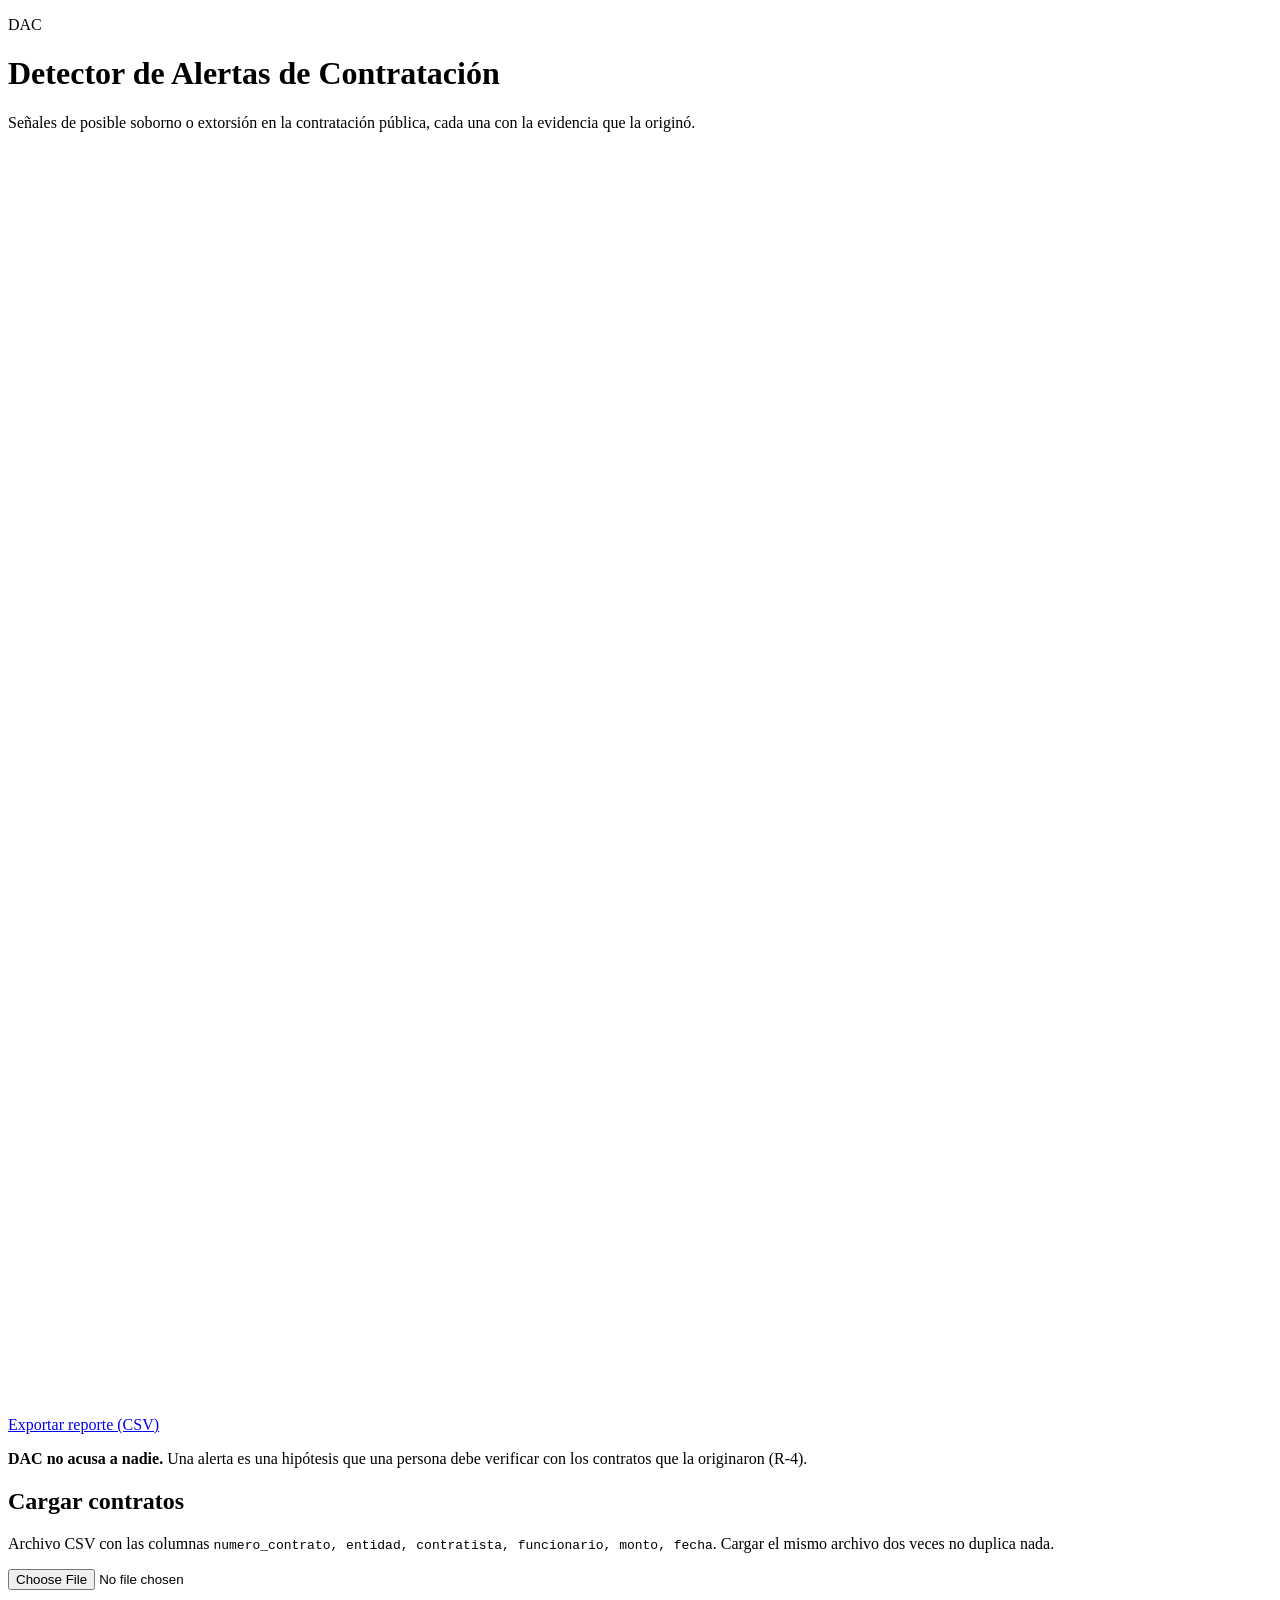
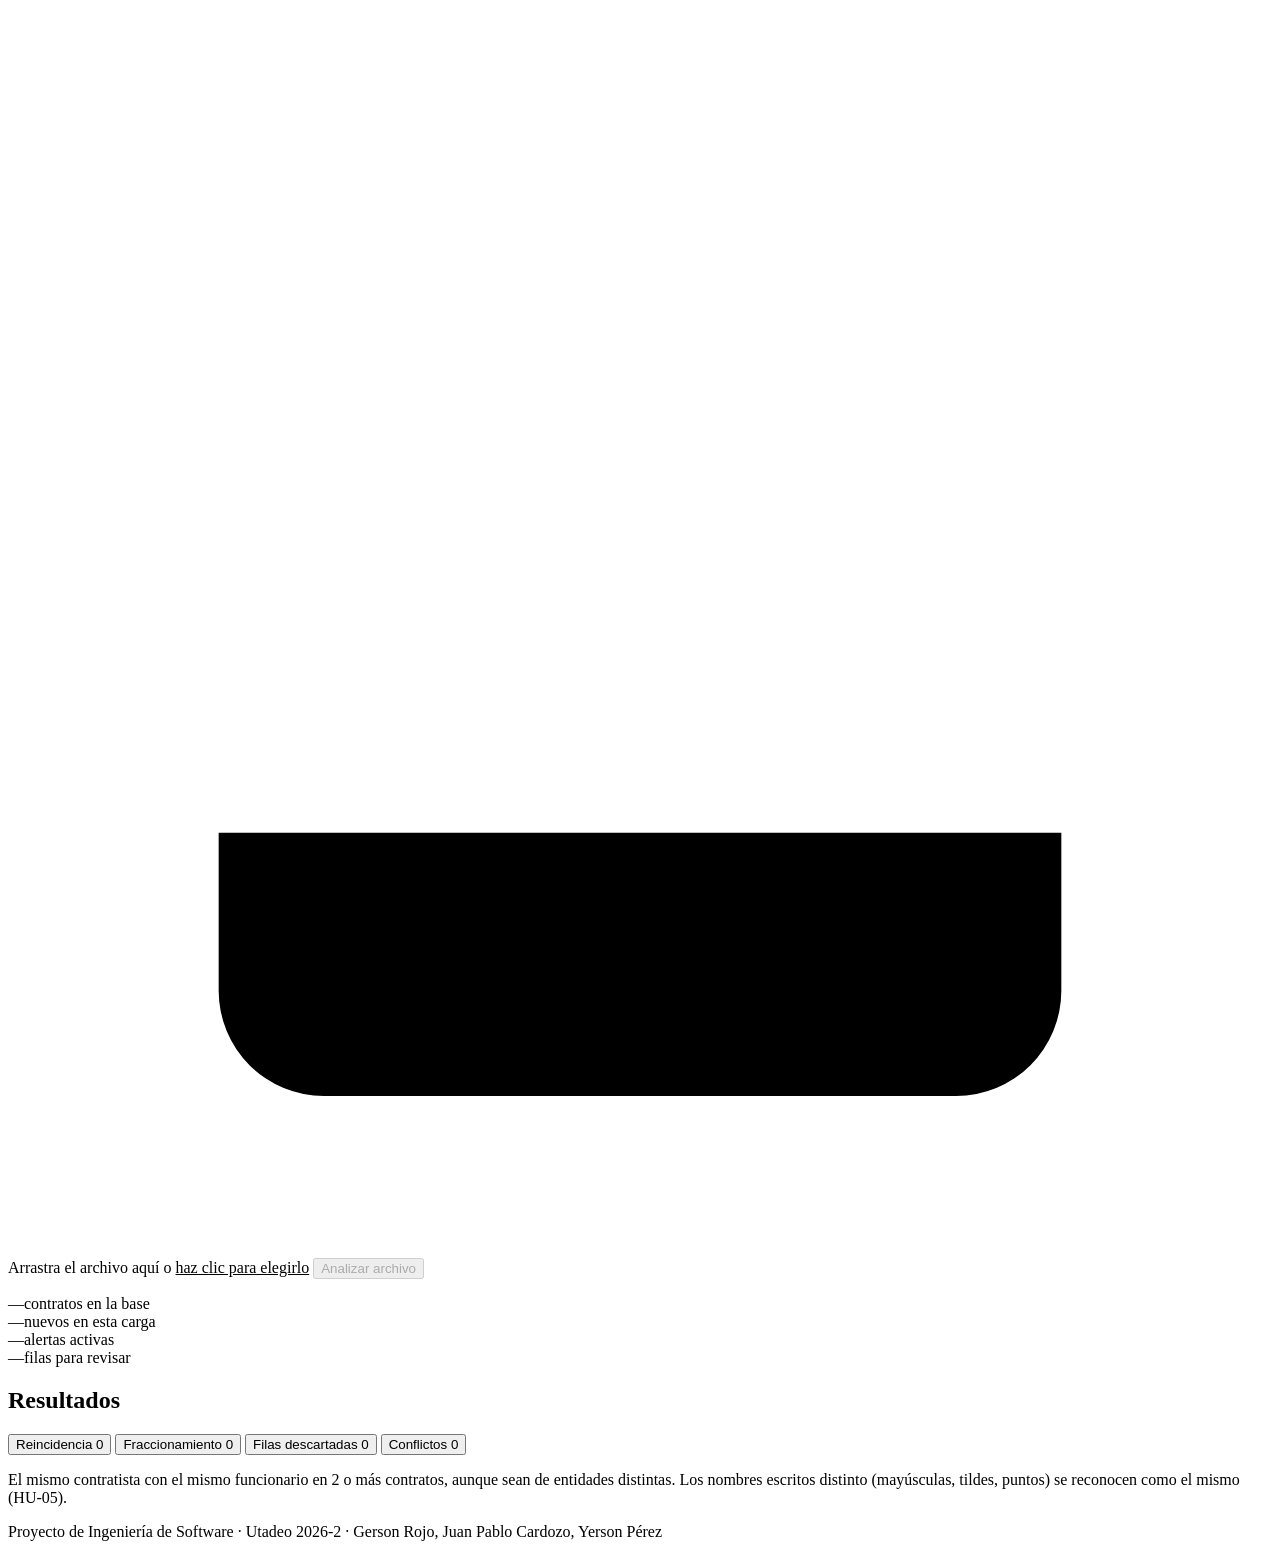
==== java/src/main/resources/static/index.html @ 77d8001b "feat(ui): pagina principal de la interfaz web" ====
<!doctype html>
<html lang="es">
<head>
  <meta charset="utf-8">
  <meta name="viewport" content="width=device-width, initial-scale=1">
  <title>DAC — Detector de Alertas de Contratación</title>
  <link rel="stylesheet" href="css/estilos.css">
</head>
<body>
  <header class="encabezado">
    <div class="contenedor encabezado__fila">
      <div>
        <p class="etiqueta">DAC</p>
        <h1>Detector de Alertas de Contratación</h1>
        <p class="encabezado__sub">Señales de posible soborno o extorsión en la contratación pública, cada una con la evidencia que la originó.</p>
      </div>
      <a class="boton boton--claro" id="btn-exportar" href="api/alertas/exportar" download>
        <svg aria-hidden="true" viewBox="0 0 24 24"><path d="M12 3v12m0 0-4-4m4 4 4-4M5 21h14"/></svg>
        Exportar reporte (CSV)
      </a>
    </div>
  </header>

  <main class="contenedor">
    <p class="aviso" role="note">
      <strong>DAC no acusa a nadie.</strong> Una alerta es una hipótesis que una persona debe verificar con los contratos que la originaron (R-4).
    </p>

    <section class="tarjeta carga" aria-labelledby="titulo-carga">
      <h2 id="titulo-carga">Cargar contratos</h2>
      <p class="ayuda">Archivo CSV con las columnas <code>numero_contrato, entidad, contratista, funcionario, monto, fecha</code>. Cargar el mismo archivo dos veces no duplica nada.</p>

      <form id="form-carga">
        <label class="zona" id="zona" for="archivo">
          <input type="file" id="archivo" name="archivo" accept=".csv,text/csv">
          <svg aria-hidden="true" viewBox="0 0 24 24"><path d="M12 16V4m0 0-4 4m4-4 4 4M4 16v3a2 2 0 0 0 2 2h12a2 2 0 0 0 2-2v-3"/></svg>
          <span class="zona__texto" id="zona-texto">Arrastra el archivo aquí o <u>haz clic para elegirlo</u></span>
        </label>
        <button type="submit" class="boton" id="btn-cargar" disabled>Analizar archivo</button>
      </form>
      <p class="estado" id="estado" role="status" aria-live="polite"></p>
    </section>

    <section class="metricas" aria-label="Resumen">
      <div class="metrica"><span class="metrica__valor" id="m-total">—</span><span class="metrica__nombre">contratos en la base</span></div>
      <div class="metrica"><span class="metrica__valor" id="m-nuevos">—</span><span class="metrica__nombre">nuevos en esta carga</span></div>
      <div class="metrica metrica--alerta"><span class="metrica__valor" id="m-alertas">—</span><span class="metrica__nombre">alertas activas</span></div>
      <div class="metrica"><span class="metrica__valor" id="m-revisar">—</span><span class="metrica__nombre">filas para revisar</span></div>
    </section>

    <section class="tarjeta" aria-labelledby="titulo-resultados">
      <h2 id="titulo-resultados" class="oculto">Resultados</h2>
      <div class="pestanas" role="tablist" aria-label="Resultados">
        <button role="tab" id="tab-reincidencia" aria-controls="panel-reincidencia" aria-selected="true">Reincidencia <span class="contador" id="c-reincidencia">0</span></button>
        <button role="tab" id="tab-fraccionamiento" aria-controls="panel-fraccionamiento" aria-selected="false" tabindex="-1">Fraccionamiento <span class="contador" id="c-fraccionamiento">0</span></button>
        <button role="tab" id="tab-descartes" aria-controls="panel-descartes" aria-selected="false" tabindex="-1">Filas descartadas <span class="contador" id="c-descartes">0</span></button>
        <button role="tab" id="tab-conflictos" aria-controls="panel-conflictos" aria-selected="false" tabindex="-1">Conflictos <span class="contador" id="c-conflictos">0</span></button>
      </div>

      <div role="tabpanel" id="panel-reincidencia" aria-labelledby="tab-reincidencia">
        <p class="explicacion">El mismo contratista con el mismo funcionario en 2 o más contratos, aunque sean de entidades distintas. Los nombres escritos distinto (mayúsculas, tildes, puntos) se reconocen como el mismo (HU-05).</p>
        <div id="lista-reincidencia" class="lista"></div>
      </div>
      <div role="tabpanel" id="panel-fraccionamiento" aria-labelledby="tab-fraccionamiento" hidden>
        <p class="explicacion">Un contratista con varios contratos pequeños en la misma entidad, dentro de una ventana de días, que juntos alcanzan el tope de cuantía (HU-03).</p>
        <div id="lista-fraccionamiento" class="lista"></div>
      </div>
      <div role="tabpanel" id="panel-descartes" aria-labelledby="tab-descartes" hidden>
        <p class="explicacion">Filas de la última carga que no se convirtieron en contrato, con el motivo. El resto del archivo se analizó igual (HU-04).</p>
        <div id="lista-descartes" class="lista"></div>
      </div>
      <div role="tabpanel" id="panel-conflictos" aria-labelledby="tab-conflictos" hidden>
        <p class="explicacion">Contratos repetidos que traían datos distintos. Se conservó la primera versión; aquí ves qué cambió para decidir cuál es la correcta (HU-06).</p>
        <div id="lista-conflictos" class="lista"></div>
      </div>
    </section>
  </main>

  <footer class="pie contenedor">
    Proyecto de Ingeniería de Software · Utadeo 2026-2 · Gerson Rojo, Juan Pablo Cardozo, Yerson Pérez
  </footer>

  <script src="js/app.js"></script>
</body>
</html>
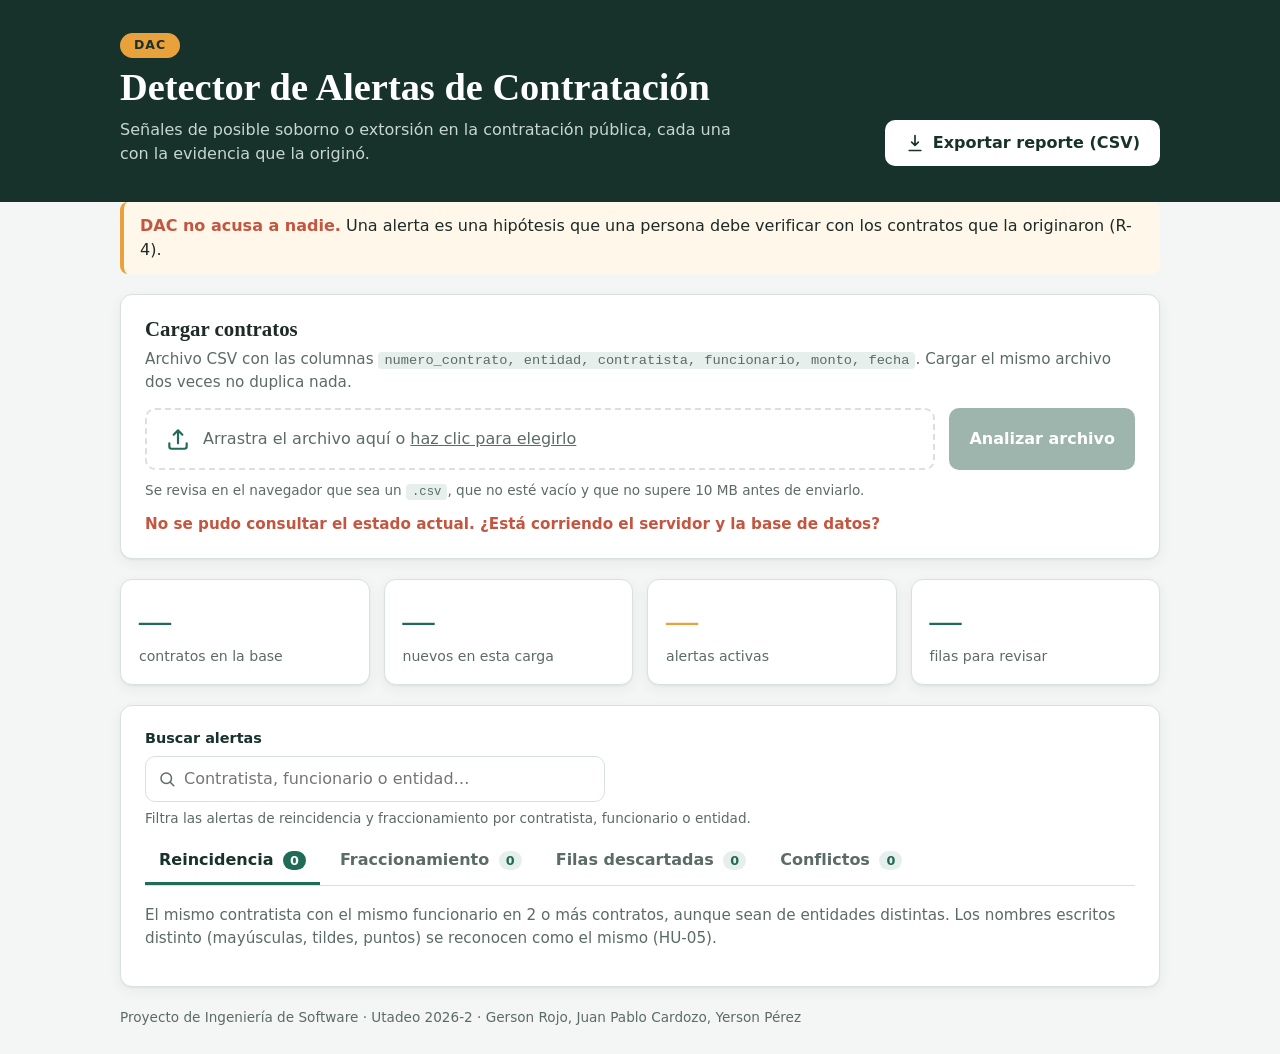
==== commit 73579725: "feat(interfaz): completar la UI web para las 8 historias Mejora la interfaz existente (vanilla, sin " ====
--- a/java/src/main/resources/static/index.html
+++ b/java/src/main/resources/static/index.html
@@ -4,6 +4,7 @@
   <meta charset="utf-8">
   <meta name="viewport" content="width=device-width, initial-scale=1">
   <title>DAC — Detector de Alertas de Contratación</title>
+  <link rel="icon" href="data:image/svg+xml,%3Csvg%20xmlns='http://www.w3.org/2000/svg'%20viewBox='0%200%2016%2016'%3E%3Crect%20width='16'%20height='16'%20rx='3'%20fill='%231f6b57'/%3E%3Crect%20x='7'%20y='3.5'%20width='2'%20height='6'%20rx='1'%20fill='white'/%3E%3Crect%20x='7'%20y='11'%20width='2'%20height='2'%20rx='1'%20fill='white'/%3E%3C/svg%3E">
   <link rel="stylesheet" href="css/estilos.css">
 </head>
 <body>
@@ -38,7 +39,14 @@
         </label>
         <button type="submit" class="boton" id="btn-cargar" disabled>Analizar archivo</button>
       </form>
+      <p class="ayuda ayuda--mini">Se revisa en el navegador que sea un <code>.csv</code>, que no esté vacío y que no supere 10 MB antes de enviarlo.</p>
       <p class="estado" id="estado" role="status" aria-live="polite"></p>
+    </section>
+
+    <section class="tarjeta historial" id="seccion-historial" aria-labelledby="titulo-historial" hidden>
+      <h2 id="titulo-historial">Cargas de esta sesión</h2>
+      <p class="ayuda">Cada archivo analizado queda aquí con su resumen. Volver a cargar el mismo archivo da <strong>0 nuevos</strong>: lo que ya está guardado no se repite (HU-07).</p>
+      <ol class="historial-lista" id="historial-lista" aria-live="polite"></ol>
     </section>
 
     <section class="metricas" aria-label="Resumen">
@@ -50,6 +58,14 @@
 
     <section class="tarjeta" aria-labelledby="titulo-resultados">
       <h2 id="titulo-resultados" class="oculto">Resultados</h2>
+      <div class="buscador">
+        <label class="buscador__etiqueta" for="buscador">Buscar alertas</label>
+        <div class="buscador__campo">
+          <svg aria-hidden="true" viewBox="0 0 24 24"><circle cx="11" cy="11" r="7"/><path d="m21 21-4.3-4.3"/></svg>
+          <input type="search" id="buscador" autocomplete="off" placeholder="Contratista, funcionario o entidad…" aria-describedby="buscador-ayuda">
+        </div>
+        <p class="buscador__ayuda" id="buscador-ayuda">Filtra las alertas de reincidencia y fraccionamiento por contratista, funcionario o entidad.</p>
+      </div>
       <div class="pestanas" role="tablist" aria-label="Resultados">
         <button role="tab" id="tab-reincidencia" aria-controls="panel-reincidencia" aria-selected="true">Reincidencia <span class="contador" id="c-reincidencia">0</span></button>
         <button role="tab" id="tab-fraccionamiento" aria-controls="panel-fraccionamiento" aria-selected="false" tabindex="-1">Fraccionamiento <span class="contador" id="c-fraccionamiento">0</span></button>
--- a/java/src/main/resources/static/css/estilos.css
+++ b/java/src/main/resources/static/css/estilos.css
@@ -0,0 +1,149 @@
+:root {
+  --verde-oscuro: #17312b;
+  --verde: #1f6b57;
+  --verde-suave: #e6efec;
+  --naranja: #e9a23b;
+  --rojo: #c4553f;
+  --texto: #1d2a27;
+  --texto-suave: #5b6b67;
+  --fondo: #f4f6f5;
+  --tarjeta: #ffffff;
+  --borde: #d9e1de;
+  --radio: 12px;
+  --sombra: 0 1px 2px rgba(0,0,0,.05), 0 4px 14px rgba(23,49,43,.06);
+  font-family: "Segoe UI", system-ui, -apple-system, Roboto, Arial, sans-serif;
+}
+
+* { box-sizing: border-box; }
+html, body { overflow-x: hidden; }
+body { margin: 0; background: var(--fondo); color: var(--texto); line-height: 1.5; }
+h1, h2, h3 { font-family: Georgia, "Times New Roman", serif; line-height: 1.2; }
+code { background: var(--verde-suave); padding: 1px 6px; border-radius: 4px; font-size: .9em; }
+.contenedor { max-width: 1080px; margin: 0 auto; padding: 0 20px; }
+.oculto { position: absolute; width: 1px; height: 1px; overflow: hidden; clip: rect(0 0 0 0); }
+
+/* Encabezado */
+.encabezado { background: var(--verde-oscuro); color: #fff; padding: 32px 0 36px; }
+.encabezado__fila { display: flex; gap: 24px; align-items: flex-end; justify-content: space-between; flex-wrap: wrap; }
+.encabezado h1 { margin: 6px 0 8px; font-size: clamp(1.6rem, 3.6vw, 2.4rem); }
+.encabezado__sub { margin: 0; color: #c7d6d1; max-width: 620px; }
+.etiqueta { display: inline-block; margin: 0; background: var(--naranja); color: var(--verde-oscuro);
+  font-weight: 700; font-size: .78rem; letter-spacing: .08em; padding: 3px 14px; border-radius: 999px; }
+
+/* Botones */
+.boton { display: inline-flex; align-items: center; gap: 8px; border: 0; cursor: pointer; text-decoration: none;
+  background: var(--verde); color: #fff; font: inherit; font-weight: 600; padding: 11px 20px; border-radius: 10px;
+  transition: background .15s, transform .05s; }
+.boton:hover { background: #185645; }
+.boton:active { transform: translateY(1px); }
+.boton:disabled { background: #9db5ad; cursor: not-allowed; }
+.boton:focus-visible, .pestanas button:focus-visible, .zona:focus-within { outline: 3px solid var(--naranja); outline-offset: 2px; }
+.boton svg, .zona svg { width: 20px; height: 20px; fill: none; stroke: currentColor; stroke-width: 2; stroke-linecap: round; stroke-linejoin: round; }
+.boton--claro { background: #fff; color: var(--verde-oscuro); }
+.boton--claro:hover { background: var(--verde-suave); }
+
+/* Tarjetas */
+main { padding: 24px 20px 40px; }
+.tarjeta { background: var(--tarjeta); border: 1px solid var(--borde); border-radius: var(--radio); box-shadow: var(--sombra);
+  padding: 22px 24px; margin-bottom: 20px; }
+.tarjeta h2 { margin: 0 0 6px; font-size: 1.3rem; }
+.ayuda, .explicacion { color: var(--texto-suave); margin: 0 0 14px; font-size: .95rem; }
+.aviso { background: #fff7e9; border-left: 4px solid var(--naranja); border-radius: 8px; padding: 12px 16px; margin: 0 0 20px; }
+.aviso strong { color: var(--rojo); }
+
+/* Carga */
+#form-carga { display: flex; gap: 14px; align-items: stretch; flex-wrap: wrap; }
+.zona { flex: 1 1 320px; display: flex; align-items: center; gap: 12px; border: 2px dashed var(--borde); border-radius: 10px;
+  padding: 16px 18px; cursor: pointer; color: var(--texto-suave); transition: border-color .15s, background .15s; }
+.zona:hover, .zona--activa { border-color: var(--verde); background: var(--verde-suave); }
+.zona--lista { border-style: solid; border-color: var(--verde); color: var(--texto); }
+.zona input { position: absolute; opacity: 0; width: 1px; height: 1px; }
+.zona svg { flex: none; color: var(--verde); width: 26px; height: 26px; }
+.estado { margin: 12px 0 0; min-height: 1.5em; font-size: .95rem; }
+.estado--ok { color: var(--verde); }
+.estado--error { color: var(--rojo); font-weight: 600; }
+
+/* Métricas */
+.metricas { display: grid; grid-template-columns: repeat(4, 1fr); gap: 14px; margin-bottom: 20px; }
+.metrica { background: var(--tarjeta); border: 1px solid var(--borde); border-radius: var(--radio); padding: 16px 18px; box-shadow: var(--sombra); }
+.metrica__valor { display: block; font-family: Georgia, serif; font-size: 2rem; font-weight: 700; color: var(--verde); }
+.metrica__nombre { color: var(--texto-suave); font-size: .88rem; }
+.metrica--alerta .metrica__valor { color: var(--naranja); }
+
+/* Pestañas */
+.pestanas { display: flex; gap: 6px; border-bottom: 1px solid var(--borde); margin: -4px 0 18px; overflow-x: auto; }
+.pestanas button { background: none; border: 0; border-bottom: 3px solid transparent; padding: 10px 14px; font: inherit;
+  font-weight: 600; color: var(--texto-suave); cursor: pointer; white-space: nowrap; }
+.pestanas button[aria-selected="true"] { color: var(--verde-oscuro); border-bottom-color: var(--verde); }
+.contador { display: inline-block; min-width: 22px; padding: 0 7px; margin-left: 4px; border-radius: 999px;
+  background: var(--verde-suave); color: var(--verde); font-size: .8rem; text-align: center; }
+.pestanas button[aria-selected="true"] .contador { background: var(--verde); color: #fff; }
+
+/* Alertas */
+.lista { display: grid; gap: 14px; grid-template-columns: minmax(0, 1fr); }
+.alerta { border: 1px solid var(--borde); border-radius: 10px; padding: 16px 18px; background: #fbfcfc; }
+.alerta__cabeza { display: flex; justify-content: space-between; align-items: baseline; gap: 12px; flex-wrap: wrap; margin-bottom: 4px; }
+.alerta h3 { margin: 0; font-size: 1.15rem; }
+.alerta__meta { margin: 0 0 10px; color: var(--texto-suave); font-size: .9rem; }
+.insignia { font-size: .72rem; font-weight: 700; letter-spacing: .06em; padding: 3px 10px; border-radius: 999px;
+  background: var(--naranja); color: var(--verde-oscuro); }
+.insignia--fracc { background: #f3d9d2; color: #8a3524; }
+.tabla-envoltura { overflow-x: auto; }
+table { width: 100%; border-collapse: collapse; font-size: .92rem; }
+th, td { text-align: left; padding: 8px 10px; border-bottom: 1px solid var(--borde); }
+th { color: var(--texto-suave); font-weight: 600; font-size: .8rem; text-transform: uppercase; letter-spacing: .04em; }
+td.num { text-align: right; font-variant-numeric: tabular-nums; white-space: nowrap; }
+td.fecha { white-space: nowrap; }
+th.num { text-align: right; }
+tr:last-child td { border-bottom: 0; }
+.vacio { text-align: center; color: var(--texto-suave); padding: 28px 10px; border: 1px dashed var(--borde); border-radius: 10px; }
+.fila-simple { border: 1px solid var(--borde); border-radius: 10px; padding: 12px 16px; background: #fbfcfc; }
+.fila-simple strong { color: var(--verde-oscuro); }
+.campo { display: inline-block; background: #f3d9d2; color: #8a3524; border-radius: 6px; padding: 0 8px; margin: 0 4px 0 0; font-size: .85rem; font-weight: 600; }
+
+.pie { color: var(--texto-suave); font-size: .85rem; padding-bottom: 28px; }
+
+/* Ayuda breve bajo la carga */
+.ayuda--mini { margin: 10px 0 0; font-size: .85rem; }
+
+/* Buscador (filtra las alertas) */
+.buscador { margin: 0 0 14px; }
+.buscador__etiqueta { display: block; font-weight: 600; font-size: .9rem; margin-bottom: 6px; color: var(--verde-oscuro); }
+.buscador__campo { display: flex; align-items: center; gap: 8px; border: 1px solid var(--borde); border-radius: 10px;
+  padding: 0 12px; background: #fff; max-width: 460px; transition: border-color .15s, box-shadow .15s; }
+.buscador__campo:focus-within { border-color: var(--verde); box-shadow: 0 0 0 3px var(--verde-suave); }
+.buscador__campo svg { flex: none; width: 18px; height: 18px; fill: none; stroke: var(--texto-suave);
+  stroke-width: 2; stroke-linecap: round; stroke-linejoin: round; }
+.buscador__campo input { flex: 1; border: 0; outline: none; background: transparent; font: inherit; color: var(--texto); padding: 10px 0; }
+.buscador__ayuda { margin: 6px 0 0; color: var(--texto-suave); font-size: .85rem; }
+
+/* Historial de cargas de la sesión (HU-07) */
+.historial-lista { list-style: none; margin: 0; padding: 0; display: grid; gap: 10px; }
+.historial__item { border: 1px solid var(--borde); border-radius: 10px; padding: 12px 16px; background: #fbfcfc;
+  display: flex; flex-wrap: wrap; align-items: center; gap: 8px 14px; }
+.historial__archivo { font-weight: 600; color: var(--verde-oscuro); word-break: break-word; }
+.historial__hora { color: var(--texto-suave); font-size: .82rem; }
+.historial__chips { display: flex; flex-wrap: wrap; gap: 6px; margin-left: auto; }
+.chip { font-size: .78rem; font-weight: 600; padding: 3px 10px; border-radius: 999px;
+  background: var(--verde-suave); color: var(--verde-oscuro); white-space: nowrap; }
+.chip--nuevos { background: var(--verde); color: #fff; }
+.chip--cero { background: var(--verde-suave); color: var(--texto-suave); }
+.chip--aviso { background: #f3d9d2; color: #8a3524; }
+
+/* HU-05: nombre tal como vino en el archivo */
+td.variante { color: #8a3524; font-weight: 600; }
+td.variante::after { content: " ✎"; font-size: .8em; color: var(--naranja); }
+.nota-variantes { margin: 8px 0 0; color: var(--texto-suave); font-size: .82rem; }
+
+@media (max-width: 720px) {
+  .metricas { grid-template-columns: repeat(2, 1fr); }
+  .tarjeta { padding: 18px 16px; }
+  #form-carga .boton { width: 100%; justify-content: center; }
+  .metrica__valor { font-size: 1.6rem; }
+  th, td { padding: 7px 5px; }
+  table { font-size: .82rem; }
+  th { font-size: .7rem; letter-spacing: 0; }
+  .alerta { padding: 14px 12px; }
+  .buscador__campo { max-width: none; }
+  .historial__chips { margin-left: 0; width: 100%; }
+}
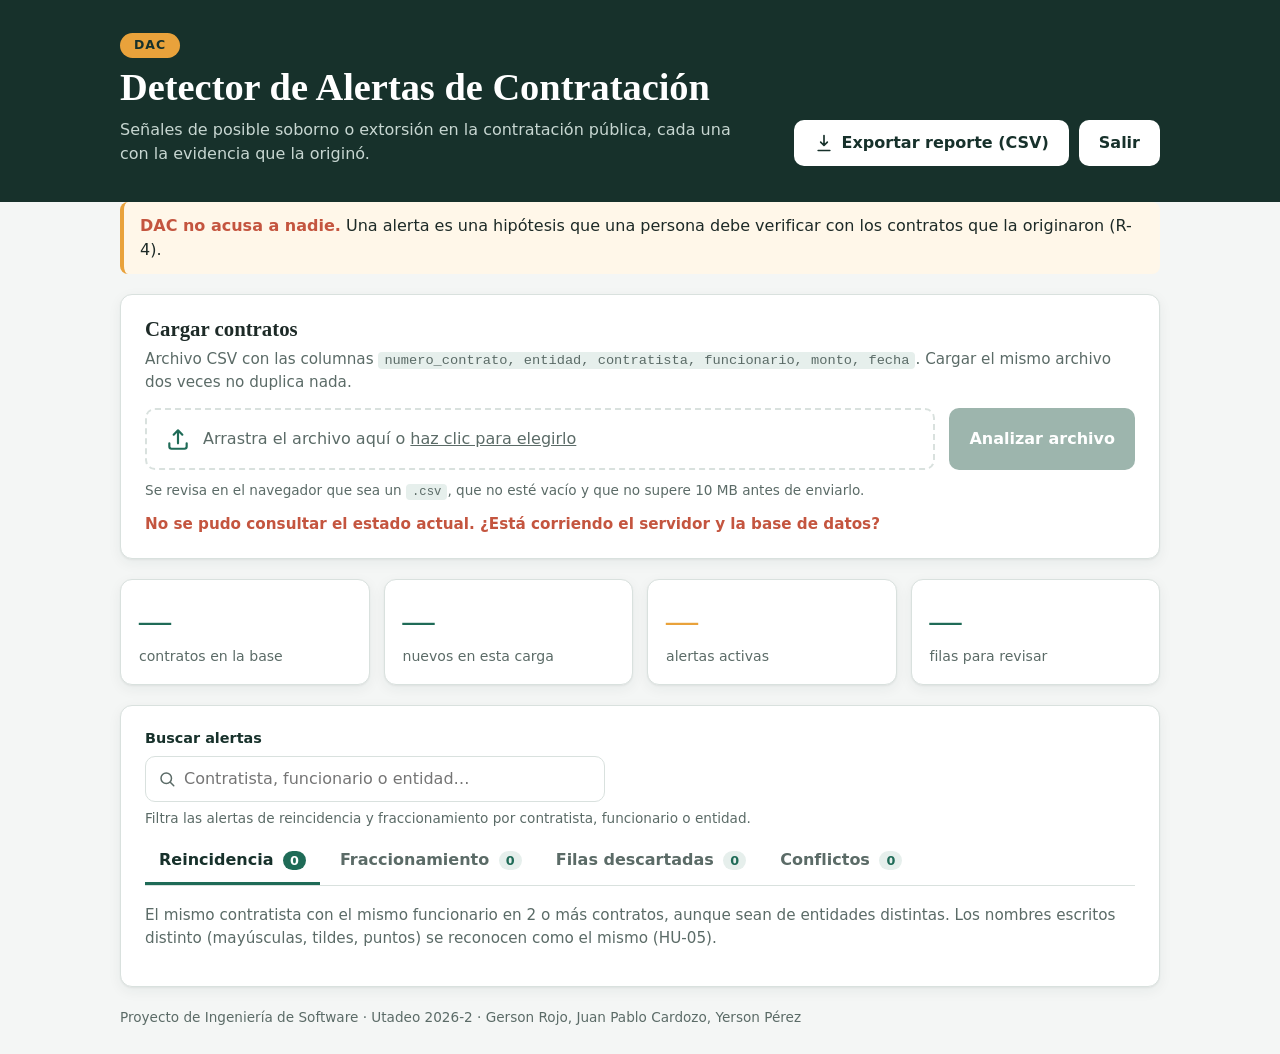
==== commit 1e15df29: "feat(seguridad): inicio de sesión del analista (login básico, S-10/S-11) Paga en parte la deuda DT-0" ====
--- a/java/src/main/resources/static/index.html
+++ b/java/src/main/resources/static/index.html
@@ -15,10 +15,15 @@
         <h1>Detector de Alertas de Contratación</h1>
         <p class="encabezado__sub">Señales de posible soborno o extorsión en la contratación pública, cada una con la evidencia que la originó.</p>
       </div>
-      <a class="boton boton--claro" id="btn-exportar" href="api/alertas/exportar" download>
-        <svg aria-hidden="true" viewBox="0 0 24 24"><path d="M12 3v12m0 0-4-4m4 4 4-4M5 21h14"/></svg>
-        Exportar reporte (CSV)
-      </a>
+      <div class="encabezado__acciones">
+        <a class="boton boton--claro" id="btn-exportar" href="api/alertas/exportar" download>
+          <svg aria-hidden="true" viewBox="0 0 24 24"><path d="M12 3v12m0 0-4-4m4 4 4-4M5 21h14"/></svg>
+          Exportar reporte (CSV)
+        </a>
+        <form method="post" action="logout" class="salir-form">
+          <button type="submit" class="boton boton--claro">Salir</button>
+        </form>
+      </div>
     </div>
   </header>
 
--- a/java/src/main/resources/static/css/estilos.css
+++ b/java/src/main/resources/static/css/estilos.css
@@ -29,6 +29,22 @@
 .encabezado__sub { margin: 0; color: #c7d6d1; max-width: 620px; }
 .etiqueta { display: inline-block; margin: 0; background: var(--naranja); color: var(--verde-oscuro);
   font-weight: 700; font-size: .78rem; letter-spacing: .08em; padding: 3px 14px; border-radius: 999px; }
+
+/* Login */
+.login-body { min-height: 100vh; display: flex; align-items: center; justify-content: center; padding: 24px; }
+.login-caja { background: var(--tarjeta); border: 1px solid var(--borde); border-radius: var(--radio);
+  box-shadow: var(--sombra); padding: 32px; width: 100%; max-width: 380px; }
+.login-titulo { margin: 10px 0 6px; font-size: 1.5rem; }
+.login-sub { color: var(--texto-suave); margin: 0 0 20px; }
+.login-form { display: grid; gap: 14px; }
+.login-campo { display: grid; gap: 6px; font-weight: 600; font-size: .9rem; color: var(--verde-oscuro); }
+.login-campo input { border: 1px solid var(--borde); border-radius: 10px; padding: 11px 12px; font: inherit; color: var(--texto); }
+.login-campo input:focus-visible { outline: 3px solid var(--naranja); outline-offset: 1px; }
+.login-form .boton { justify-content: center; margin-top: 4px; }
+
+/* Acciones del encabezado (exportar + salir) */
+.encabezado__acciones { display: flex; gap: 10px; align-items: center; flex-wrap: wrap; }
+.salir-form { margin: 0; }
 
 /* Botones */
 .boton { display: inline-flex; align-items: center; gap: 8px; border: 0; cursor: pointer; text-decoration: none;
